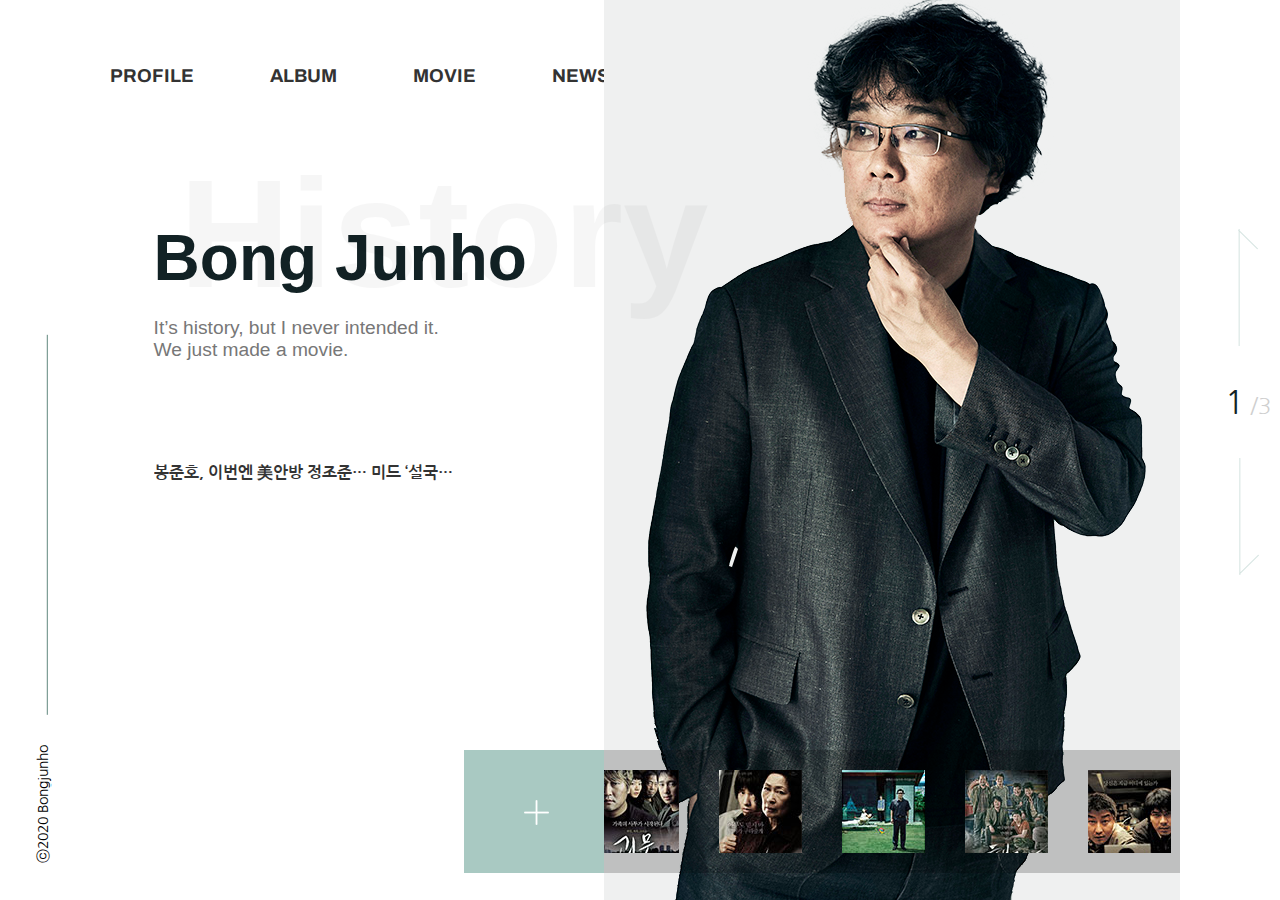
==== 미디어/index.html @ eff8ddcd "dd" ====
<!DOCTYPE html>
<html lang="en">
<head>
    <meta charset="UTF-8">
    <title>봉준호</title>
    <link type="text/css" href="css/style.css" rel="stylesheet">
    <script type="text/javascript" src="js/index.js"></script>
</head>
<body>
    <div id="wrap">
        
        <nav>
            <a href="sub1.html">PROFILE</a>
            <a href="#">ALBUM</a>
            <a href="#">MOVIE</a>
            <a href="#">NEWS</a>
        </nav>
        
        <div class="text_box">
            <p>History</p>
            <p>Bong Junho</p>
            <p>
               It’s history, but I never intended it.
               We just made a movie.
            </p>
        </div>
        
           
        <div class="news_list">
            <ul>
                <li><a href="#">봉준호, 이번엔 美안방 정조준… 미드 ‘설국열차’ 5월17일 첫방</a></li>
                <li><a href="#">봉준호 감독, ‘마더’로 칸 첫 걸음…세계 거장의 탄생 알리다</a></li>
                <li><a href="#">손흥민이 콕 찍은 봉준호 감독, 코로나 극복 릴레이 동참</a></li>
                <li><a href="#">“4관왕 감독은 계획이 다 있구나”…거장 봉준호, 다음 행보는?</a></li>
                <li><a href="#">돌아온 봉준호의 첫 인사 "코로나 극복 중인 국민들께 박수"</a></li>
            </ul>
            <a href="#"><img src="img/icon/plus2.png" alt=""></a>
        </div>

        <div class="visual_box">
            <div class="visual_list">
                <ul>
                    <li><img src="img/mainVisual/visual1.png" alt=""></li>
                    <li></li>
                    <li></li>
                </ul>
            </div>

            <div class="indi">
                <a href="#"><img class="up_arrow" src="img/icon/uparrow.png" alt=""></a>
                <span><span class="number">1</span> /3</span>
                <a href="#"><img class="down_arrow" src="img/icon/downarrow.png" alt=""></a>
            </div>
        </div>
        
        <div class="movie_list">
            <a href="#"><img src="img/icon/plus.png" alt=""></a>
            <div class="slide">
                <ul>
                    <li><img src="img/poster/mini/1.jpg" alt=""></li>
                    <li><img src="img/poster/mini/2.jpg" alt=""></li>
                    <li><img src="img/poster/mini/3.jpg" alt=""></li>
                    <li><img src="img/poster/mini/4.jpg" alt=""></li>
                    <li><img src="img/poster/mini/5.jpg" alt=""></li>
                    <li><img src="img/poster/mini/6.jpg" alt=""></li>
                    <li><img src="img/poster/mini/7.jpg" alt=""></li>
                    <li><img src="img/poster/mini/8.jpg" alt=""></li>
                    <li><img src="img/poster/mini/9.jpg" alt=""></li>
                    <li><img src="img/poster/mini/10.jpg" alt=""></li>
                </ul> 
            </div>
            
        </div>
        
        <footer>
            <span>ⓒ2020 Bongjunho</span>
        </footer>
    </div>
    
</body>
</html>
---- 미디어/css/style.css ----
@import url("common.css");

@import url('https://fonts.googleapis.com/css2?family=Nanum+Gothic:wght@400;700;800&display=swap');
/*font-family: 'Nanum Gothic', sans-serif; 나눔고딕*/
@import url('https://fonts.googleapis.com/css2?family=Archivo:ital,wght@0,400;0,500;0,600;0,700;1,400;1,500;1,600;1,700&display=swap');
/*font-family: 'Archivo', sans-serif; 네비 폰트*/


#wrap{
    width: 100%; height: 100vh;
}
/*네비*/
nav{
    width: 500px;
    display: flex;
    justify-content: space-between;
    padding: 60px 110px;
}
nav a{
    font-size: 1.16rem;
    font-family: 'Archivo', sans-serif;
    font-weight: bold;
    transition: .5s;
}
nav a:before{
    content: "";
    display: block;
    width: 0%; height: 3px;
    margin-left: 50%;
    margin-bottom: 3px;
    background: #62aaae;
    transition: .5s;
}
nav a:hover:before{
    margin-left: 0;
    width: 100%;
}
nav a:hover{
    color: #62aaae;
}

/*비주얼문구*/
.text_box{
    width: 40%;
    position: relative;
    z-index: 10;
    left: 12%; top: 0;
}

.text_box p{
    width: 100%;
    font-family: 'Lato', sans-serif;
}

.text_box p:nth-of-type(1){
    font-size: 12vw;
    opacity: 3%;
    font-weight: bold;
    margin-left: 5%;
    margin-bottom: -20%;
}

.text_box p:nth-of-type(2){
    font-size: 5vw;
    font-weight: bold;
    color: #122225;
}

.text_box p:nth-of-type(3){
    font-weight: 500;
    font-size: 1.5vw;
    color: #777;
    white-space: pre-line;
}

/*뉴스*/
.news_list{
    width: 24%; height: 20px;
    position: relative;
    margin-left: 12%;
    margin-top: 8%;
    display: flex;
    justify-content: space-between;
    overflow: hidden;
}
.news_list ul{
    width: 100%;
}
.news_list ul li{}
.news_list ul li a{
    font-family: 'Nanum Gothic', sans-serif;
    font-weight: bold;
    width: 100%;
    display: block;
    text-overflow: ellipsis;
    overflow: hidden;
    white-space: nowrap;
    margin: 0;
}
.news_list >a {
    width: 18px; height: 18px;
}
.news_list >a img{
    width: 18px;
}

/*비주얼이미지*/
.visual_box{
    width: 50%; 
    position: absolute;
    right: 0px; top: 0;
}
/*이미지*/

.visual_list{
    float: right;
    width: 90%; height: 100vh;
    overflow: hidden;
    position: absolute;
    right: 100px; top: 0;
}
.visual_list ul{
    width: 100%; height: 100%;
    position: absolute;
    left: 0; top: 0;
    display: flex;
    overflow: hidden;
}
.visual_list ul li{
    width: 100%; height: 100vh;
    position: absolute;
    left: 0; top: 0;
    background: #eff0f0;
    transition: .7s;
    overflow: hidden;
}
.visual_list ul li:nth-of-type(2){
    background: #edf5f3;
    opacity: 0;

}
.visual_list ul li:nth-of-type(3){
    background: #96b4ae;
    opacity: 0;
}
.visual_list ul li img{
    position: absolute;
    left: 50%; bottom: 0;
    transform: translateX(-50%);
}

/*인디게이터*/
.indi{
    width: 10%;
    position: absolute;
    right: 0%;
    margin-top: 35%;
}
.indi a{
    display: block;
    width: 100%;
    text-align: center;
}

.indi a img{}
.indi >span{
    width: 100%;
    font-size: 1.375rem;
    padding: 30px 0;
    text-align: center;
    font-family: 'Nanum Gothic', sans-serif;
    color: #cfcfcf;
}
.indi span .number{
    font-size: 2rem;
    font-weight: normal;
    color: #122225;
    transition: .5s;
}

/*영화리스트*/
.movie_list{
    width: 45%; height: 123px;
    position: absolute;
    right: 100px; bottom: 3%;
}
.movie_list a{
    position: absolute;
    left: -140px;
    width: 140px;
    height: 100%;
    line-height: 140px;
    background: #a9c9c2;
}
.movie_list a img{
    width: 25px; height: 25px;
    padding: 0px 60px;
}
.movie_list .slide{
    width: 100%; height: 100%;
    background: rgba(0,0,0,0.2);
    overflow: hidden;
}
.movie_list .slide ul{
    width: 1230px;
    height: 100%;
    box-sizing: border-box;
    display: flex;
    flex-wrap:nowrap;
}
.movie_list .slide ul li{
    flex: 0 0 auto;
    margin: 20px 20px;
    display: inline-block;
    font-size: 0;
}
.movie_list .slide ul li img{
    width: 100%;
}

/*푸터*/
footer{
    position:absolute;bottom:10%; left:0;
    transform: rotate(270deg);
    transform-origin: 10% 100%;
}
footer span{
    font-size: 0.875rem;
    font-family: 'Nanum Gothic', sans-serif;
}
footer span:after{
    margin-left: 30px;
    width: 380px; height: 1px;
    display: inline-block;
    content: '';
    background: #61887e;
}
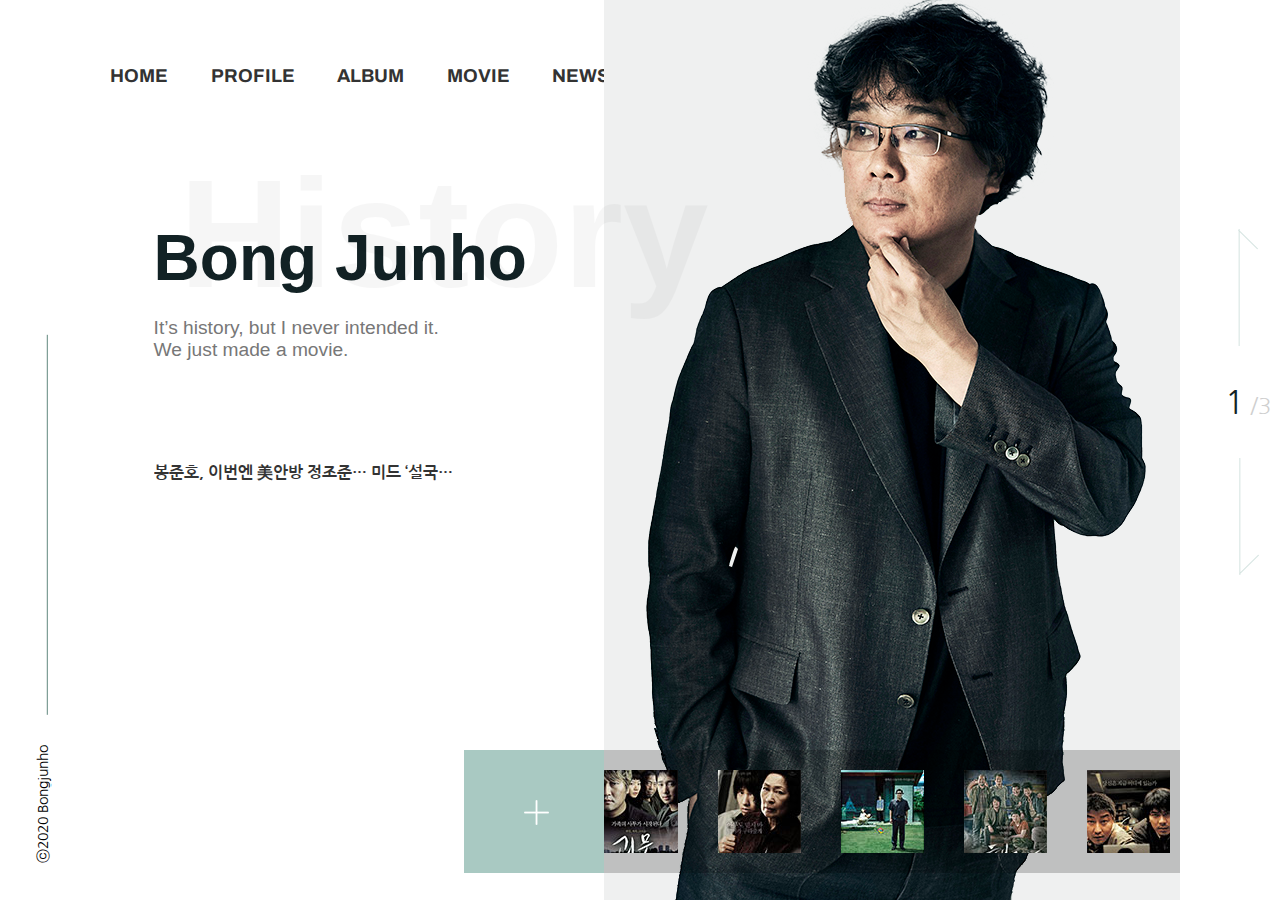
==== commit ebad1692: "0423" ====
--- a/미디어/index.html
+++ b/미디어/index.html
@@ -10,6 +10,7 @@
     <div id="wrap">
         
         <nav>
+            <a href="#">HOME</a>
             <a href="sub1.html">PROFILE</a>
             <a href="#">ALBUM</a>
             <a href="#">MOVIE</a>
--- a/미디어/css/style.css
+++ b/미디어/css/style.css
@@ -5,10 +5,10 @@
 @import url('https://fonts.googleapis.com/css2?family=Archivo:ital,wght@0,400;0,500;0,600;0,700;1,400;1,500;1,600;1,700&display=swap');
 /*font-family: 'Archivo', sans-serif; 네비 폰트*/
 
-
 #wrap{
     width: 100%; height: 100vh;
 }
+
 /*네비*/
 nav{
     width: 500px;
@@ -29,7 +29,7 @@
     margin-left: 50%;
     margin-bottom: 3px;
     background: #62aaae;
-    transition: .5s;
+    transition: .3s;
 }
 nav a:hover:before{
     margin-left: 0;
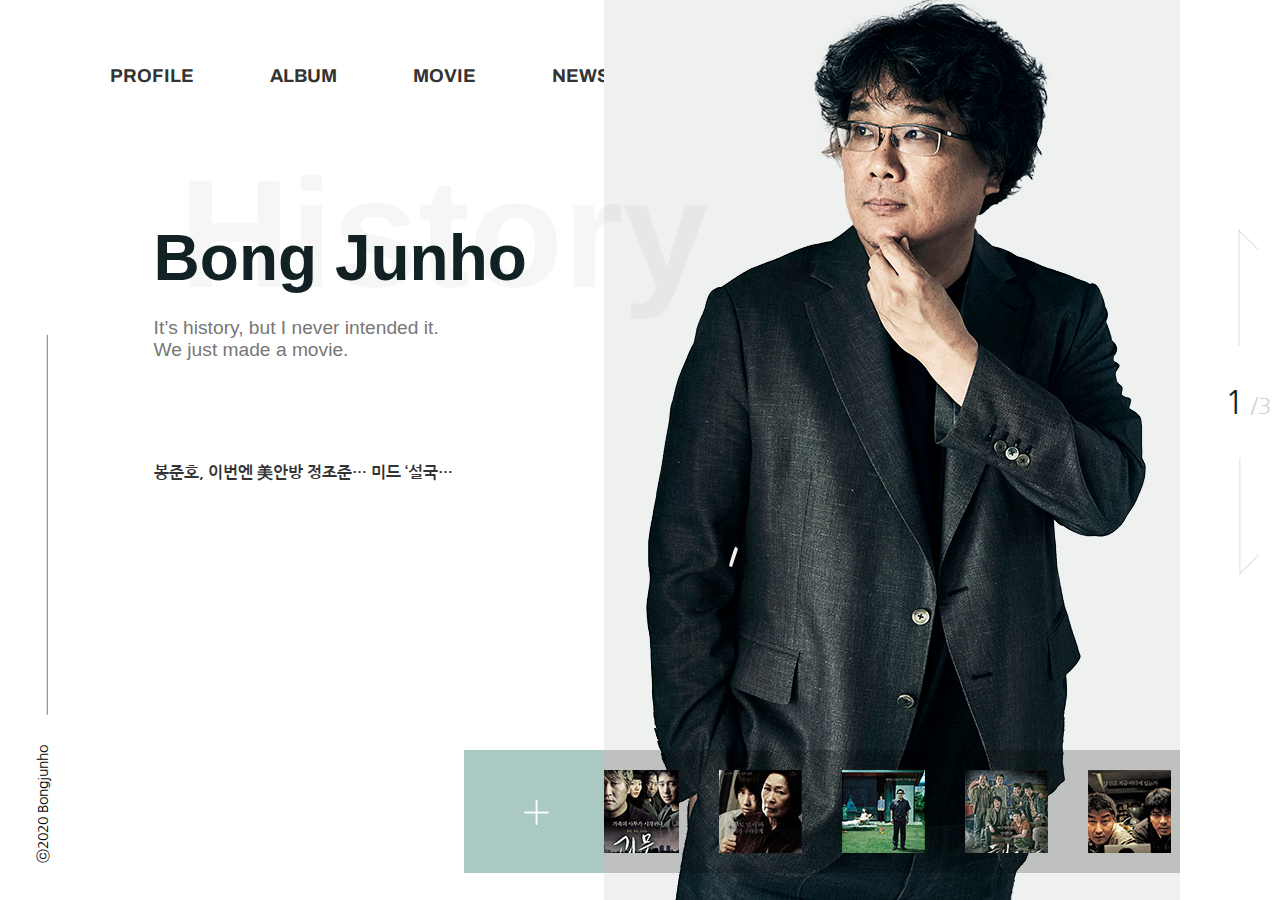
==== commit 4594bbe3: "0424" ====
--- a/미디어/index.html
+++ b/미디어/index.html
@@ -10,9 +10,9 @@
     <div id="wrap">
         
         <nav>
-            <a href="#">HOME</a>
+            <!--<a href="#">HOME</a>-->
             <a href="sub1.html">PROFILE</a>
-            <a href="#">ALBUM</a>
+            <a href="sub2.html">ALBUM</a>
             <a href="#">MOVIE</a>
             <a href="#">NEWS</a>
         </nav>
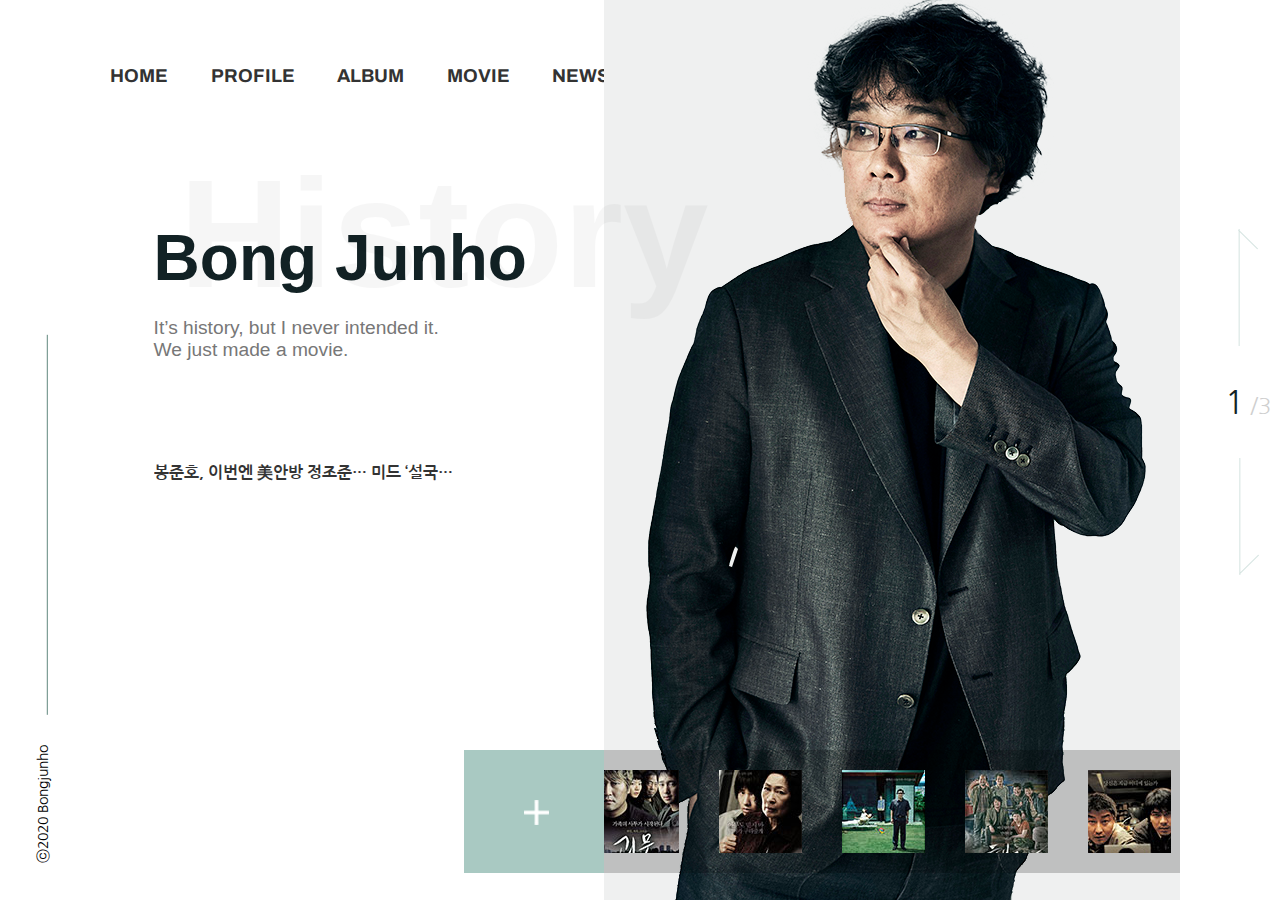
==== commit b96495ab: "0427" ====
--- a/미디어/index.html
+++ b/미디어/index.html
@@ -10,11 +10,11 @@
     <div id="wrap">
         
         <nav>
-            <!--<a href="#">HOME</a>-->
+            <a href="index.html">HOME</a>
             <a href="sub1.html">PROFILE</a>
             <a href="sub2.html">ALBUM</a>
-            <a href="#">MOVIE</a>
-            <a href="#">NEWS</a>
+            <a href="sub3.html">MOVIE</a>
+            <a href="sub4.html">NEWS</a>
         </nav>
         
         <div class="text_box">
@@ -35,7 +35,7 @@
                 <li><a href="#">“4관왕 감독은 계획이 다 있구나”…거장 봉준호, 다음 행보는?</a></li>
                 <li><a href="#">돌아온 봉준호의 첫 인사 "코로나 극복 중인 국민들께 박수"</a></li>
             </ul>
-            <a href="#"><img src="img/icon/plus2.png" alt=""></a>
+            <a href="sub4.html"><img src="img/icon/plus2.png" alt=""></a>
         </div>
 
         <div class="visual_box">
@@ -55,7 +55,7 @@
         </div>
         
         <div class="movie_list">
-            <a href="#"><img src="img/icon/plus.png" alt=""></a>
+            <a href="sub3.html"><img src="img/icon/plus.png" alt=""></a>
             <div class="slide">
                 <ul>
                     <li><img src="img/poster/mini/1.jpg" alt=""></li>
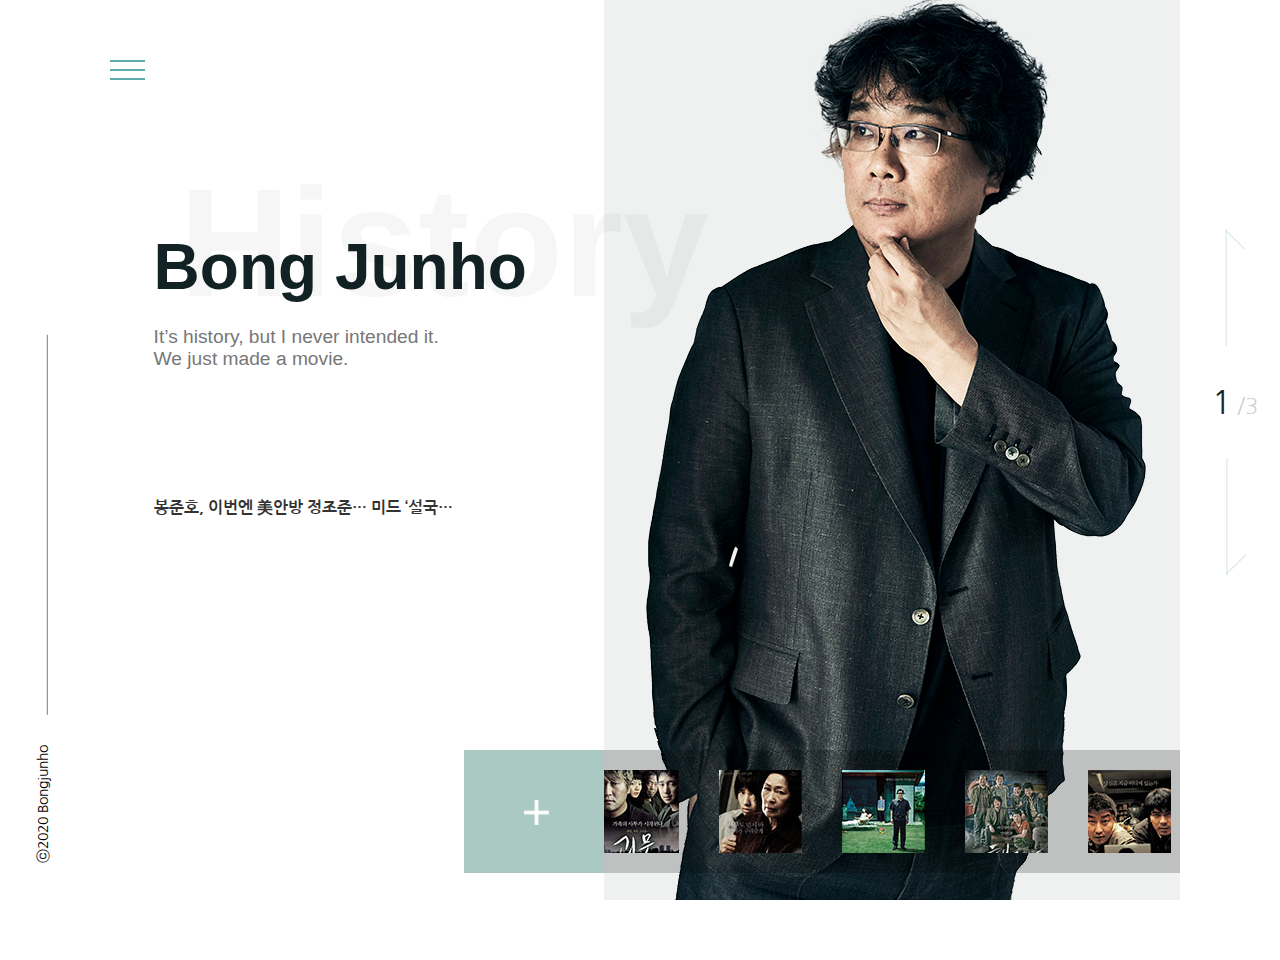
==== commit 19c1f1a1: "0428오전" ====
--- a/미디어/index.html
+++ b/미디어/index.html
@@ -16,6 +16,12 @@
             <a href="sub3.html">MOVIE</a>
             <a href="sub4.html">NEWS</a>
         </nav>
+        
+        <div class="burger">
+            <span></span>
+            <span></span>
+            <span></span>
+        </div>
         
         <div class="text_box">
             <p>History</p>
--- a/미디어/css/style.css
+++ b/미디어/css/style.css
@@ -37,6 +37,27 @@
 }
 nav a:hover{
     color: #62aaae;
+}
+
+/*버거*/
+.burger{
+    width: 35px; height: 35px;
+    position: relative;
+    margin: 60px 110px;
+    display: none;
+}
+.burger span{
+    width: 35px; height: 2px;
+    background: #62aaae;
+    position: absolute;
+    left: 0; top: 0;
+}
+.burger span:nth-of-type(1){}
+.burger span:nth-of-type(2){
+    top: 25%;
+}
+.burger span:nth-of-type(3){
+    top: 50%;
 }
 
 /*비주얼문구*/
@@ -234,4 +255,286 @@
     display: inline-block;
     content: '';
     background: #61887e;
-}+}
+
+
+
+
+
+
+
+
+
+
+
+
+@media (max-width:1350px){
+/*네비*/
+nav{
+    width: 500px;
+    display: flex;
+    justify-content: space-between;
+    padding: 60px 110px;
+    display: none;
+}
+nav a{
+    font-size: 1.16rem;
+    font-family: 'Archivo', sans-serif;
+    font-weight: bold;
+    transition: .5s;
+}
+nav a:before{
+    content: "";
+    display: block;
+    width: 0%; height: 3px;
+    margin-left: 50%;
+    margin-bottom: 3px;
+    background: #62aaae;
+    transition: .3s;
+}
+nav a:hover:before{
+    margin-left: 0;
+    width: 100%;
+}
+nav a:hover{
+    color: #62aaae;
+}
+
+/*버거*/
+.burger{
+    width: 35px; height: 35px;
+    position: relative;
+    margin: 60px 110px;
+    display: block;
+    z-index: 10;
+}
+.burger:hover{
+    cursor: pointer;
+}
+.burger span{
+    width: 35px; height: 2px;
+    background: #62aaae;
+    position: absolute;
+    left: 0; top: 0;
+}
+.burger span:nth-of-type(1){}
+.burger span:nth-of-type(2){
+    top: 25%;
+}
+.burger span:nth-of-type(3){
+    top: 50%;
+}
+    
+/*비주얼문구*/
+.text_box{
+    width: 40%;
+    position: relative;
+    z-index: 10;
+    left: 12%; top: 0%;
+}
+
+.text_box p{
+    width: 100%;
+    font-family: 'Lato', sans-serif;
+}
+
+.text_box p:nth-of-type(1){
+    font-size: 12vw;
+    opacity: 3%;
+    font-weight: bold;
+    margin-left: 5%;
+    margin-bottom: -20%;
+}
+
+.text_box p:nth-of-type(2){
+    font-size: 5vw;
+    font-weight: bold;
+    color: #122225;
+}
+
+.text_box p:nth-of-type(3){
+    font-weight: 500;
+    font-size: 1.5vw;
+    color: #777;
+    white-space: pre-line;
+}
+
+/*뉴스*/
+.news_list{
+    width: 24%; height: 20px;
+    position: relative;
+    margin-left: 12%;
+    margin-top: 10%;
+    display: flex;
+    justify-content: space-between;
+    overflow: hidden;
+}
+.news_list ul{
+    width: 100%;
+}
+.news_list ul li{}
+.news_list ul li a{
+    font-family: 'Nanum Gothic', sans-serif;
+    font-weight: bold;
+    width: 100%;
+    display: block;
+    text-overflow: ellipsis;
+    overflow: hidden;
+    white-space: nowrap;
+    margin: 0;
+}
+.news_list >a {
+    width: 18px; height: 18px;
+}
+.news_list >a img{
+    width: 18px;
+}
+
+/*비주얼이미지*/
+.visual_box{
+    width: 50%; 
+    position: absolute;
+    right: 0px; top: 0;
+}
+/*이미지*/
+
+.visual_list{
+    float: right;
+    width: 90%; height: 100vh;
+    overflow: hidden;
+    position: absolute;
+    right: 100px; top: 0;
+}
+.visual_list ul{
+    width: 100%; height: 100%;
+    position: absolute;
+    left: 0; top: 0;
+    display: flex;
+    overflow: hidden;
+}
+.visual_list ul li{
+    width: 100%; height: 100vh;
+    position: absolute;
+    left: 0; top: 0;
+    background: #eff0f0;
+    transition: .7s;
+    overflow: hidden;
+}
+.visual_list ul li:nth-of-type(2){
+    background: #edf5f3;
+    opacity: 0;
+
+}
+.visual_list ul li:nth-of-type(3){
+    background: #96b4ae;
+    opacity: 0;
+}
+.visual_list ul li img{
+    position: absolute;
+    left: 50%; bottom: 0;
+    transform: scale(1) translateX(-50%);
+}
+
+/*인디게이터*/
+.indi{
+    width: 10%;
+    position: absolute;
+    right: 2%;
+    margin-top: 35%;
+}
+.indi a{
+    display: block;
+    width: 100%;
+    text-align: center;
+}
+
+.indi a img{}
+.indi >span{
+    width: 100%;
+    font-size: 1.375rem;
+    padding: 30px 0;
+    text-align: center;
+    font-family: 'Nanum Gothic', sans-serif;
+    color: #cfcfcf;
+}
+.indi span .number{
+    font-size: 2rem;
+    font-weight: normal;
+    color: #122225;
+    transition: .5s;
+}
+
+/*영화리스트*/
+.movie_list{
+    width: 45%; height: 123px;
+    position: absolute;
+    right: 100px; bottom: 3%;
+}
+.movie_list a{
+    position: absolute;
+    left: -140px;
+    width: 140px;
+    height: 100%;
+    line-height: 140px;
+    background: #a9c9c2;
+}
+.movie_list a img{
+    width: 25px; height: 25px;
+    padding: 0px 60px;
+}
+.movie_list .slide{
+    width: 100%; height: 100%;
+    background: rgba(0,0,0,0.2);
+    overflow: hidden;
+}
+.movie_list .slide ul{
+    width: 1230px;
+    height: 100%;
+    box-sizing: border-box;
+    display: flex;
+    flex-wrap:nowrap;
+}
+.movie_list .slide ul li{
+    flex: 0 0 auto;
+    margin: 20px 20px;
+    display: inline-block;
+    font-size: 0;
+}
+.movie_list .slide ul li img{
+    width: 100%;
+}
+
+/*푸터*/
+footer{
+    position:absolute;bottom:10%; left:0;
+    transform: rotate(270deg);
+    transform-origin: 10% 100%;
+}
+footer span{
+    font-size: 0.875rem;
+    font-family: 'Nanum Gothic', sans-serif;
+}
+footer span:after{
+    margin-left: 30px;
+    width: 380px; height: 1px;
+    display: inline-block;
+    content: '';
+    background: #61887e;
+}
+}
+
+@media (max-width: 1160px){
+.visual_list ul li img{
+    position: absolute;
+    left: 45%; bottom: 0;
+    transform: scale(1) translateX(-50%);
+}
+}
+
+@media (max-width:1024px){
+
+}
+
+@media (max-width:768px){}
+
+@media (max-width:480px){}